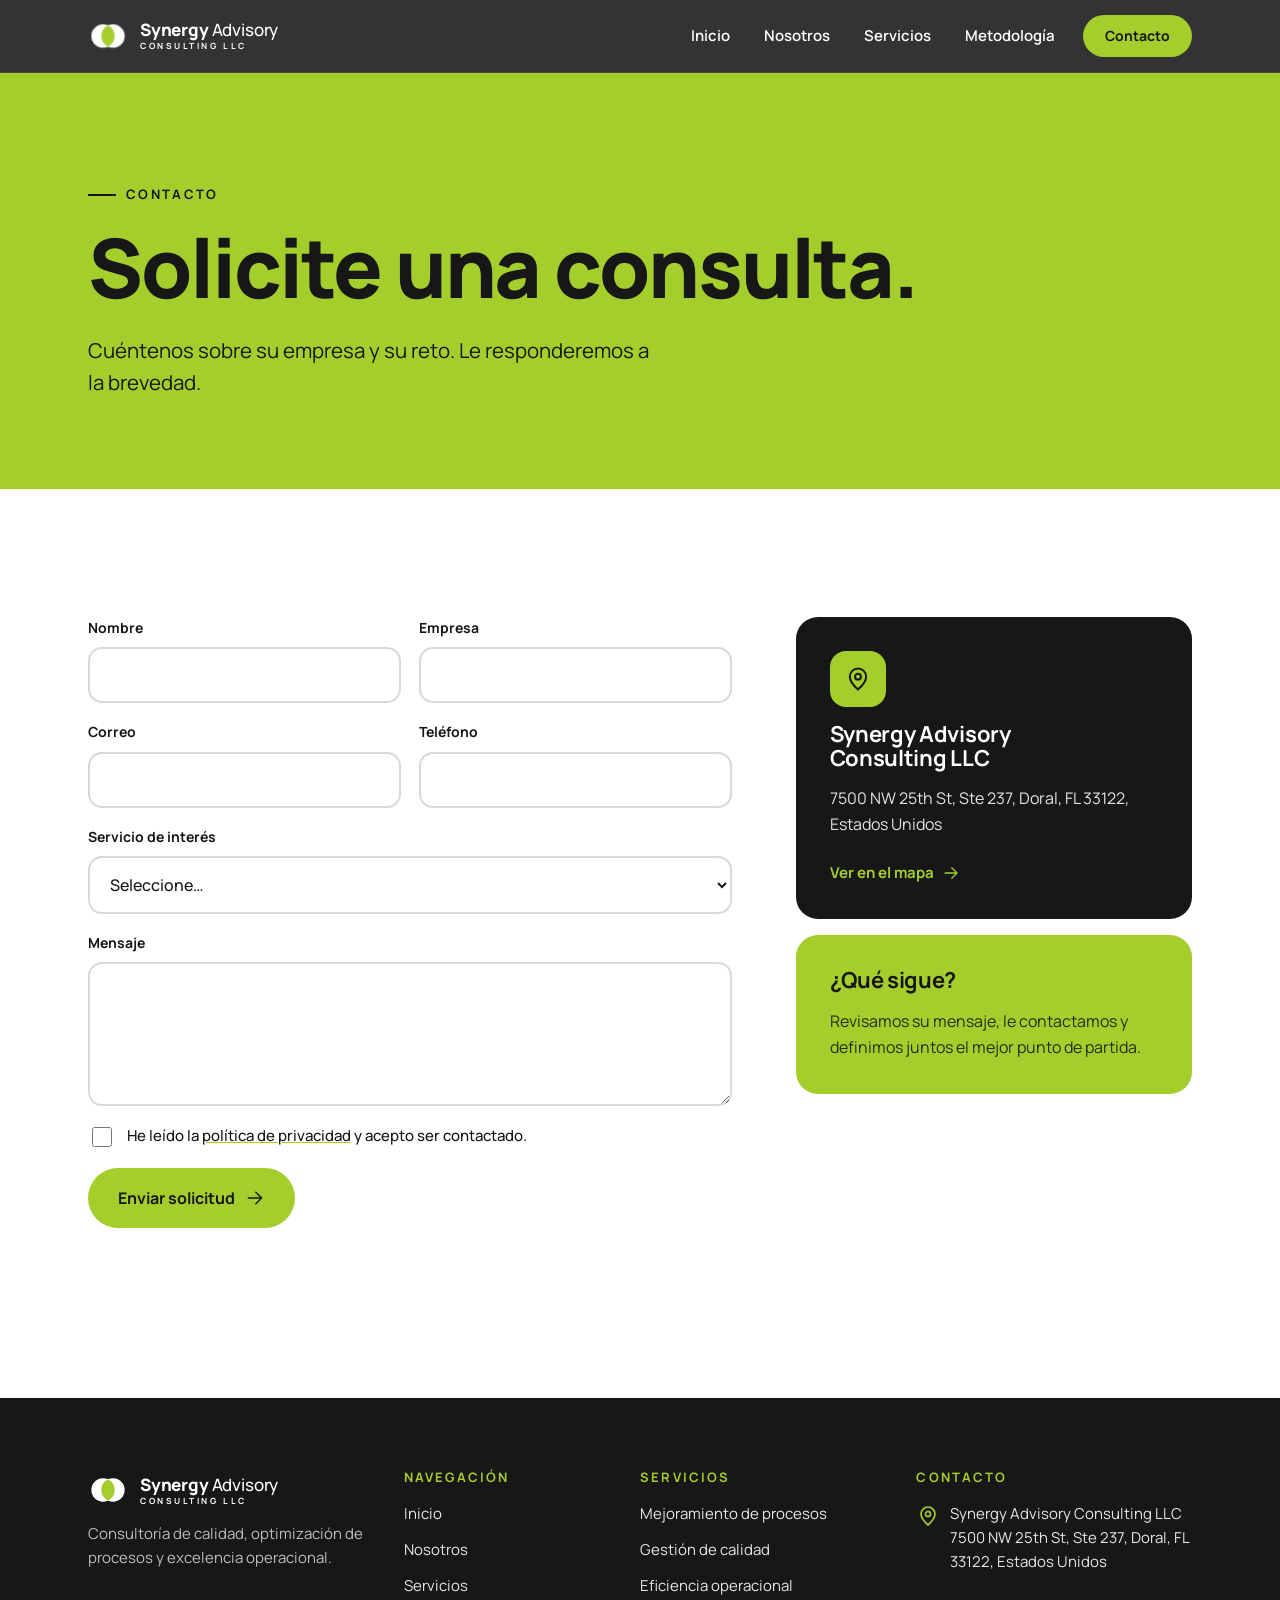
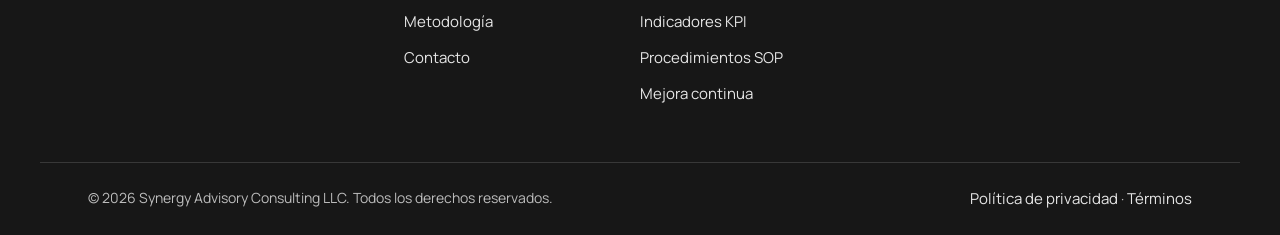
==== contacto.html @ b76e36ca "Add files via upload" ====
<!doctype html>
<html lang="es"><head><meta charset="utf-8"><meta name="viewport" content="width=device-width,initial-scale=1">
<title>Contacto | Synergy Advisory Consulting LLC</title><meta name="description" content="Solicite una consulta con Synergy Advisory Consulting LLC, Doral, Florida.">
<meta property="og:title" content="Contacto | Synergy Advisory Consulting LLC"><meta property="og:description" content="Solicite una consulta con Synergy Advisory Consulting LLC, Doral, Florida."><meta property="og:type" content="website"><meta property="og:locale" content="es_US"><meta name="theme-color" content="#171717">
<link rel="icon" href="assets/favicon.svg" type="image/svg+xml">
<link rel="preconnect" href="https://fonts.googleapis.com"><link rel="preconnect" href="https://fonts.gstatic.com" crossorigin>
<link rel="stylesheet" href="https://fonts.googleapis.com/css2?family=Manrope:wght@400;500;600;700;800&display=swap">
<link rel="stylesheet" href="css/styles.css"><script type="application/ld+json">{"@context":"https://schema.org","@type":"ProfessionalService","name":"Synergy Advisory Consulting LLC","description":"Consultoría de calidad, optimización de procesos y excelencia operacional.","address":{"@type":"PostalAddress","streetAddress":"7500 NW 25th St, Ste 237","addressLocality":"Doral","addressRegion":"FL","postalCode":"33122","addressCountry":"US"}}</script></head>
<body><a class="skip" href="#main">Saltar al contenido</a><header class="hd" id="hd"><div class="wrap hd-in"><a class="brand" href="index.html" aria-label="Synergy Advisory Consulting — Inicio"><svg class="lg anim" viewBox="0 0 48 48" aria-hidden="true"><circle class="c1" cx="18" cy="24" r="14"/><circle class="c2" cx="30" cy="24" r="14"/><path class="lens" d="M24 11.35A14 14 0 0 1 24 36.65A14 14 0 0 1 24 11.35Z"/></svg><span class="bt"><b>Synergy <i>Advisory</i></b><small>CONSULTING LLC</small></span></a><nav class="nav" id="nav" aria-label="Principal"><a href="index.html">Inicio</a><a href="nosotros.html">Nosotros</a><a href="servicios.html">Servicios</a><a href="metodologia.html">Metodología</a><a class="btn lime sm" href="contacto.html">Contacto</a></nav><button class="burger" id="burger" aria-label="Abrir menú" aria-expanded="false" aria-controls="nav"><span></span><span></span></button></div></header><main id="main">
<section class="sec lime ph"><div class="wrap"><span class="eyebrow ink rv">Contacto</span><h1 class="rv" style="--d:70ms">Solicite una consulta.</h1><p class="lead rv" style="--d:140ms">Cuéntenos sobre su empresa y su reto. Le responderemos a la brevedad.</p></div></section>
<section class="sec"><div class="wrap cg"><form id="form" class="form rv" novalidate><input type="hidden" name="access_key" value="TU_ACCESS_KEY_AQUI"><input type="hidden" name="subject" value="Nueva consulta desde el sitio web — Synergy Advisory"><input type="hidden" name="from_name" value="Sitio web Synergy Advisory"><input type="checkbox" name="botcheck" class="hp" tabindex="-1" autocomplete="off">
<div class="row"><label>Nombre<input name="nombre" required autocomplete="name"></label><label>Empresa<input name="empresa" autocomplete="organization"></label></div>
<div class="row"><label>Correo<input type="email" name="email" required autocomplete="email"></label><label>Teléfono<input type="tel" name="telefono" autocomplete="tel"></label></div>
<label>Servicio de interés<select name="servicio"><option value="">Seleccione…</option><option>Mejoramiento de procesos</option><option>Gestión de calidad</option><option>Eficiencia operacional</option><option>Indicadores KPI</option><option>Procedimientos SOP</option><option>Mejora continua</option><option>Otro / No estoy seguro</option></select></label>
<label>Mensaje<textarea name="mensaje" rows="5" required></textarea></label>
<label class="chk"><input type="checkbox" name="acepto" required><span>He leído la <a href="privacidad.html">política de privacidad</a> y acepto ser contactado.</span></label>
<button class="btn lime" type="submit"><span>Enviar solicitud</span><svg class="ic" viewBox="0 0 24 24" fill="none" stroke="currentColor" stroke-width="1.7" stroke-linecap="round" stroke-linejoin="round" aria-hidden="true"><path d="M4 12h16M13 5l7 7-7 7"/></svg></button><p class="msg" id="msg" role="status" aria-live="polite"></p></form>
<aside class="info rv" style="--d:100ms"><div class="card k"><span class="ibox"><svg class="ic" viewBox="0 0 24 24" fill="none" stroke="currentColor" stroke-width="1.7" stroke-linecap="round" stroke-linejoin="round" aria-hidden="true"><path d="M12 21s7-6.2 7-11a7 7 0 0 0-14 0c0 4.8 7 11 7 11z"/><circle cx="12" cy="10" r="2.5"/></svg></span><h3>Synergy Advisory Consulting LLC</h3><p>7500 NW 25th St, Ste 237, Doral, FL 33122, Estados Unidos</p><a class="more" href="https://www.google.com/maps/search/?api=1&query=7500+NW+25th+St+Ste+237+Doral+FL+33122" target="_blank" rel="noopener">Ver en el mapa <svg class="ic" viewBox="0 0 24 24" fill="none" stroke="currentColor" stroke-width="1.7" stroke-linecap="round" stroke-linejoin="round" aria-hidden="true"><path d="M4 12h16M13 5l7 7-7 7"/></svg></a></div><!-- Agregar tarjetas de teléfono y correo cuando estén confirmados --><div class="card lm"><h3>¿Qué sigue?</h3><p>Revisamos su mensaje, le contactamos y definimos juntos el mejor punto de partida.</p></div></aside></div></section></main><footer class="ft"><div class="wrap ft-g"><div><a class="brand" href="index.html"><svg class="lg " viewBox="0 0 48 48" aria-hidden="true"><circle class="c1" cx="18" cy="24" r="14"/><circle class="c2" cx="30" cy="24" r="14"/><path class="lens" d="M24 11.35A14 14 0 0 1 24 36.65A14 14 0 0 1 24 11.35Z"/></svg><span class="bt"><b>Synergy <i>Advisory</i></b><small>CONSULTING LLC</small></span></a><p>Consultoría de calidad, optimización de procesos y excelencia operacional.</p></div><div><h4>Navegación</h4><a href="index.html">Inicio</a><a href="nosotros.html">Nosotros</a><a href="servicios.html">Servicios</a><a href="metodologia.html">Metodología</a><a href="contacto.html">Contacto</a></div><div><h4>Servicios</h4><a href="servicios.html#process">Mejoramiento de procesos</a><a href="servicios.html#quality">Gestión de calidad</a><a href="servicios.html#efficiency">Eficiencia operacional</a><a href="servicios.html#kpi">Indicadores KPI</a><a href="servicios.html#sop">Procedimientos SOP</a><a href="servicios.html#loop">Mejora continua</a></div><div><h4>Contacto</h4><p class="addr"><svg class="ic" viewBox="0 0 24 24" fill="none" stroke="currentColor" stroke-width="1.7" stroke-linecap="round" stroke-linejoin="round" aria-hidden="true"><path d="M12 21s7-6.2 7-11a7 7 0 0 0-14 0c0 4.8 7 11 7 11z"/><circle cx="12" cy="10" r="2.5"/></svg><span>Synergy Advisory Consulting LLC<br>7500 NW 25th St, Ste 237, Doral, FL 33122, Estados Unidos</span></p><!-- Agregar aquí teléfono y correo corporativo cuando estén confirmados --></div></div><div class="wrap ft-b"><span>© <span id="yr">2026</span> Synergy Advisory Consulting LLC. Todos los derechos reservados.</span><span><a href="privacidad.html">Política de privacidad</a> · <a href="terminos.html">Términos</a></span></div></footer><script src="js/main.js" defer></script></body></html>
---- css/styles.css ----
:root{--lime:#A4CE2C;--ink:#171717;--soft:#F3F5EA;--r:22px;--e:cubic-bezier(.2,.7,.2,1)}
*{box-sizing:border-box}html{scroll-behavior:smooth;scroll-padding-top:84px}
body{margin:0;font:400 17px/1.6 Manrope,system-ui,sans-serif;color:var(--ink);background:#fff;-webkit-font-smoothing:antialiased}
img,svg{display:block;max-width:100%}a{color:var(--ink);text-decoration-color:var(--lime)}a:hover{color:#5c7a0a}
h1,h2,h3,h4{margin:0;line-height:1.08;letter-spacing:-.025em;text-wrap:balance}p{margin:0;text-wrap:pretty}
h1{font-size:clamp(40px,6.4vw,84px);font-weight:800}h2{font-size:clamp(30px,4.2vw,54px);font-weight:800}h3{font-size:22px;font-weight:700;letter-spacing:-.015em}
.wrap{max-width:1200px;margin:0 auto;padding:0 clamp(20px,4vw,48px)}
.skip{position:absolute;left:-999px;top:8px;background:var(--lime);padding:10px 16px;border-radius:8px;z-index:100}.skip:focus{left:8px}
.ic{width:24px;height:24px;flex:none}
/* header */
.hd{position:sticky;top:0;z-index:50;background:rgba(23,23,23,.88);backdrop-filter:blur(14px);-webkit-backdrop-filter:blur(14px);border-bottom:1px solid rgba(255,255,255,.1);transition:background .3s}
.hd.s{background:rgba(23,23,23,.97)}
.hd-in{display:flex;align-items:center;justify-content:space-between;height:72px}
.brand{display:flex;align-items:center;gap:12px;text-decoration:none;color:#fff}.brand:hover{color:#fff}
.brand .lg{width:40px;height:40px}.bt{display:flex;flex-direction:column;gap:4px}
.bt b{font-size:17px;font-weight:800;line-height:1;letter-spacing:-.01em}.bt b i{font-style:normal;font-weight:500}
.bt small{font-size:8.5px;font-weight:700;letter-spacing:.3em;line-height:1}
.nav{display:flex;align-items:center;gap:6px}
.nav a:not(.btn){color:#fff;text-decoration:none;font-weight:600;font-size:15px;padding:8px 14px;border-radius:99px;position:relative;transition:background .2s,color .2s}
.nav a:not(.btn):hover{background:rgba(255,255,255,.1);color:#fff}
.nav a.on{color:var(--lime)}.nav a.on::after{content:"";position:absolute;left:14px;right:14px;bottom:2px;height:2px;background:var(--lime);border-radius:2px}
.nav .btn{margin-left:8px}
.burger{display:none;width:44px;height:44px;border:0;background:transparent;cursor:pointer;position:relative}
.burger span{position:absolute;left:11px;right:11px;height:2px;background:#fff;border-radius:2px;transition:transform .3s var(--e),top .3s var(--e)}
.burger span:first-child{top:18px}.burger span:last-child{top:25px}
.burger[aria-expanded=true] span:first-child{top:21px;transform:rotate(45deg)}.burger[aria-expanded=true] span:last-child{top:21px;transform:rotate(-45deg)}
/* logo anim */
.lg{overflow:visible}.lg circle{fill:currentColor}.lg .lens{fill:var(--lime)}
.brand .lg{color:#fff}.lg .c1,.lg .c2,.lg .lens{transition:transform .5s var(--e)}
.brand:hover .c1{transform:translateX(-2px)}.brand:hover .c2{transform:translateX(2px)}.brand:hover .lens{transform:scaleX(1.35);transform-origin:24px 24px}
.lg.anim .c1{animation:c1 1.2s var(--e) both}.lg.anim .c2{animation:c2 1.2s var(--e) both}.lg.anim .lens{animation:lens 1s .8s var(--e) both;transform-origin:24px 24px}
@keyframes c1{from{transform:translateX(-14px);opacity:0}to{transform:none;opacity:1}}
@keyframes c2{from{transform:translateX(14px);opacity:0}to{transform:none;opacity:1}}
@keyframes lens{from{transform:scale(0);opacity:0}to{transform:none;opacity:1}}
/* buttons */
.btn{display:inline-flex;align-items:center;gap:10px;font:700 16px/1 Manrope,sans-serif;padding:18px 28px;border-radius:99px;border:2px solid transparent;text-decoration:none;cursor:pointer;transition:transform .25s var(--e),background .2s,color .2s,box-shadow .25s}
.btn .ic{width:20px;height:20px;transition:transform .25s var(--e)}.btn:hover .ic{transform:translateX(4px)}.btn:hover{transform:translateY(-2px)}
.btn.lime{background:var(--lime);color:var(--ink)}.btn.lime:hover{background:#b6df3e;color:var(--ink);box-shadow:0 10px 30px -8px rgba(164,206,44,.7)}
.btn.ink{background:var(--ink);color:#fff}.btn.ink:hover{background:#2c2c2c;color:#fff}
.btn.line{border-color:rgba(255,255,255,.4);color:#fff}.btn.line:hover{border-color:var(--lime);color:var(--lime)}
.btn.sm{padding:12px 20px;font-size:14px}
:focus-visible{outline:3px solid var(--lime);outline-offset:3px}.sec.lime :focus-visible,.card.w :focus-visible{outline-color:var(--ink)}
/* sections */
.sec{padding:clamp(72px,10vw,128px) 0}.sec.ink{background:var(--ink);color:#fff}.sec.lime{background:var(--lime)}
.sh{display:flex;flex-direction:column;gap:18px;margin-bottom:clamp(36px,5vw,64px);max-width:760px}
.eyebrow{display:inline-flex;align-items:center;gap:10px;font:700 13px/1 Manrope;letter-spacing:.18em;text-transform:uppercase;color:var(--lime)}
.eyebrow::before{content:"";width:28px;height:2px;background:currentColor}.eyebrow.ink{color:var(--ink)}.eyebrow.dark{color:#5c7a0a}
.lead{font-size:clamp(18px,1.6vw,22px);max-width:640px;opacity:.9}
/* hero */
.hero{background:var(--ink);color:#fff;overflow:hidden;position:relative}
.hero::before{content:"";position:absolute;inset:0;background:radial-gradient(60% 60% at 80% 40%,rgba(164,206,44,.16),transparent 70%)}
.hero-g{position:relative;display:grid;grid-template-columns:1.15fr .85fr;gap:40px;align-items:center;padding-top:clamp(56px,8vw,112px);padding-bottom:clamp(64px,9vw,120px)}
.hero-g>div:first-child{display:flex;flex-direction:column;gap:28px;align-items:flex-start}
.hero h1 em{font-style:normal;color:var(--lime)}.hero .lead{color:#e6e6e6}
.btns{display:flex;flex-wrap:wrap;gap:14px}
.stage{position:relative;aspect-ratio:1;width:100%;max-width:480px;justify-self:center;display:grid;place-items:center}
.lg.big{width:78%;height:auto;color:#fff;filter:drop-shadow(0 30px 60px rgba(0,0,0,.4));animation:bob 7s ease-in-out 2s infinite}
@keyframes bob{50%{transform:translateY(-10px)}}
.ring{position:absolute;border-radius:50%;border:1.5px dashed rgba(255,255,255,.22)}
.r1{inset:2%;animation:spin 60s linear infinite}.r2{inset:16%;border-color:rgba(164,206,44,.4);animation:spin 40s linear infinite reverse}
@keyframes spin{to{transform:rotate(360deg)}}
.chip{position:absolute;display:flex;align-items:center;gap:8px;background:#fff;color:var(--ink);font:700 14px/1 Manrope;padding:11px 16px 11px 12px;border-radius:99px;box-shadow:0 16px 40px -10px rgba(0,0,0,.5);animation:fl 6s ease-in-out infinite,pop .6s var(--e) both}
.chip .ic{width:20px;height:20px;color:#5c7a0a}
.chip.a{top:8%;left:2%;animation-delay:0s,1.6s}.chip.b{top:20%;right:-2%;background:var(--lime);animation-delay:-2s,1.8s}.chip.b .ic{color:var(--ink)}
.chip.c{bottom:14%;left:-2%;background:var(--lime);animation-delay:-4s,2s}.chip.c .ic{color:var(--ink)}.chip.d{bottom:4%;right:8%;animation-delay:-1s,2.2s}
@keyframes fl{50%{transform:translateY(-12px)}}@keyframes pop{from{opacity:0;scale:.6}}
/* marquee */
.marq{background:var(--lime);overflow:hidden;white-space:nowrap;padding:18px 0;border-block:2px solid var(--ink)}
.mt{display:inline-flex;animation:mq 38s linear infinite}.marq:hover .mt{animation-play-state:paused}
.mt span{font:800 20px/1 Manrope;letter-spacing:-.01em;display:inline-flex;align-items:center;padding-right:40px}
.mt span::after{content:"";width:12px;height:12px;border-radius:50%;background:var(--ink);margin-left:40px}
@keyframes mq{to{transform:translateX(-50%)}}
/* cards */
.grid{display:grid;grid-template-columns:repeat(auto-fit,minmax(min(100%,300px),1fr));gap:20px}
.card{display:flex;flex-direction:column;gap:16px;padding:34px;border-radius:var(--r);text-decoration:none;transition:transform .4s var(--e),box-shadow .4s var(--e)}
.card.k{background:var(--ink);color:#fff}.card.w{background:#fff;color:var(--ink)}.card.lm{background:var(--lime);color:var(--ink)}
a.card:hover{transform:translateY(-8px);box-shadow:0 26px 50px -20px rgba(0,0,0,.45)}.card.k:hover{color:#fff}.card.w:hover{color:var(--ink)}
.card p{font-size:16px;opacity:.88}
.ibox{display:grid;place-items:center;width:56px;height:56px;border-radius:16px;background:var(--lime);color:var(--ink);flex:none;transition:transform .4s var(--e)}
.card.lm .ibox{background:var(--ink);color:var(--lime)}.card.w .ibox{background:var(--ink);color:var(--lime)}
a.card:hover .ibox{transform:rotate(-8deg) scale(1.08)}
.ibox .ic{width:28px;height:28px}
.more{display:inline-flex;align-items:center;gap:8px;font-weight:700;font-size:15px;margin-top:auto;padding-top:8px;color:inherit;text-decoration:none}
.card.k .more{color:var(--lime)}.more .ic{width:18px;height:18px;transition:transform .25s}a.card:hover .more .ic,.more:hover .ic{transform:translateX(5px)}
/* steps */
.steps{list-style:none;margin:0;padding:0;display:grid;grid-template-columns:repeat(5,1fr);gap:20px;position:relative;counter-reset:s}
.steps::before{content:"";position:absolute;left:28px;right:28px;top:104px;height:2px;background:rgba(255,255,255,.18)}
.steps::after{content:"";position:absolute;left:28px;top:104px;height:2px;width:calc(100% - 56px);background:var(--lime);transform:scaleX(0);transform-origin:left;transition:transform 1.8s .4s var(--e)}
.steps.in::after{transform:scaleX(1)}
.step{position:relative;display:flex;flex-direction:column;gap:14px}
.sn{font:800 14px/1 Manrope;letter-spacing:.14em;color:var(--lime)}
.step .ibox{position:relative;z-index:1;margin:6px 0 14px;outline:6px solid var(--ink)}.step h3{font-size:20px}.step p{font-size:15px;color:#cfcfcf}
/* two col */
.two{display:grid;grid-template-columns:1fr 1fr;gap:clamp(32px,6vw,80px);align-items:center}
.two>div:first-child{display:flex;flex-direction:column;gap:22px;align-items:flex-start}.two p{font-size:19px;color:#333}.mv{display:grid;gap:20px}
.mv2{display:grid;grid-template-columns:repeat(auto-fit,minmax(min(100%,340px),1fr));gap:20px}.mv2 .card{padding:44px}.mv2 .card p{font-size:20px}
.mv2 .card.w{background:var(--soft)}
/* values */
.vals{display:grid;grid-template-columns:repeat(5,1fr);gap:14px}
.val{display:flex;flex-direction:column;align-items:center;gap:14px;text-align:center;padding:28px 12px;border-radius:var(--r);background:var(--ink);color:#fff;font-weight:700;transition:transform .35s var(--e)}
.val:hover{transform:translateY(-6px)}.val .ic{width:34px;height:34px;color:var(--lime)}
.vals.dk .val{background:#262626}.diff{margin-top:20px}
.note{margin-top:28px;font-weight:600;font-size:18px;max-width:640px}
/* page head */
.ph{padding:clamp(64px,9vw,120px) 0 clamp(56px,7vw,96px)}.ph .wrap{display:flex;flex-direction:column;gap:22px;align-items:flex-start}.ph h1{max-width:900px}
/* services page */
.sv{display:grid;gap:20px}
.sv-r{display:grid;grid-template-columns:auto 1fr 1fr;gap:clamp(20px,4vw,56px);align-items:center;padding:clamp(28px,4vw,48px);border-radius:28px;scroll-margin-top:90px}
.sv-r.k{background:var(--ink);color:#fff}.sv-r.w{background:var(--soft)}
.sv-h{display:flex;flex-direction:column;gap:16px;align-items:flex-start}.sv-r .sn{color:#5c7a0a}.sv-r.k .sn{color:var(--lime)}
.sv-r.w .ibox{background:var(--ink);color:var(--lime)}
.sv-r h2{font-size:clamp(26px,3vw,38px);margin-bottom:12px}.sv-r p{opacity:.88}
.sv-r ul{list-style:none;margin:0;padding:0;display:grid;gap:12px}
.sv-r li{display:flex;gap:12px;align-items:center;font-weight:600}.sv-r li .ic{width:22px;height:22px;padding:3px;border-radius:50%;background:var(--lime);color:var(--ink)}
/* timeline */
.tl{display:grid;gap:16px;max-width:860px;position:relative}
.tl-i{display:grid;grid-template-columns:auto auto 1fr;gap:clamp(16px,3vw,32px);align-items:center;padding:clamp(24px,3vw,36px);border-radius:var(--r)}
.tl-i.k{background:var(--ink);color:#fff}.tl-i.w{background:var(--soft)}.tl-i.k .sn{color:var(--lime)}.tl-i.w .sn{color:#5c7a0a}
.tl-i .sn{font-size:clamp(28px,4vw,44px);letter-spacing:-.02em;min-width:2ch}.tl-i.w .ibox{background:var(--ink);color:var(--lime)}.tl-i p{margin-top:6px;opacity:.88}
/* cta */
.cta{display:flex;align-items:center;justify-content:space-between;gap:32px;flex-wrap:wrap}.cta div{display:flex;flex-direction:column;gap:14px;max-width:640px}.cta p{color:#d6d6d6;font-size:19px}
/* contact */
.cg{display:grid;grid-template-columns:1.3fr .8fr;gap:clamp(24px,5vw,64px);align-items:start}
.form{display:grid;gap:18px}.row{display:grid;grid-template-columns:1fr 1fr;gap:18px}
.form label{display:grid;gap:8px;font-weight:700;font-size:14px}
.form input:not([type=checkbox]),.form select,.form textarea{font:500 16px Manrope,sans-serif;padding:15px 16px;border:2px solid #d9d9d9;border-radius:14px;background:#fff;color:var(--ink);width:100%;transition:border-color .2s,box-shadow .2s}
.form input:focus,.form select:focus,.form textarea:focus{outline:0;border-color:var(--ink);box-shadow:0 0 0 4px rgba(164,206,44,.5)}
.form .invalid{border-color:#c0392b!important}
.chk{display:flex!important;grid-template-columns:none;gap:12px!important;align-items:flex-start;font-weight:500!important;font-size:15px!important}
.chk input{width:20px;height:20px;accent-color:var(--ink);margin-top:3px;flex:none}.hp{position:absolute;left:-9999px}
.form .btn{justify-self:start}.form .btn[disabled]{opacity:.6;pointer-events:none}
.msg{font-weight:700;min-height:24px}.msg.ok{color:#3d5a00}.msg.err{color:#b3261e}
.info{display:grid;gap:16px;position:sticky;top:96px}
/* legal */
.legal{max-width:760px;display:grid;gap:14px}.legal h2{font-size:34px;margin-bottom:8px}.legal h3{margin-top:14px}.note2{margin-top:24px;font-size:14px;color:#666}
/* footer */
.ft{background:var(--ink);color:#fff;padding-top:72px}
.ft-g{display:grid;grid-template-columns:1.4fr 1fr 1.2fr 1.4fr;gap:40px;padding-bottom:56px}
.ft-g>div{display:flex;flex-direction:column;gap:12px;align-items:flex-start}.ft-g p{color:#bdbdbd;font-size:15px;max-width:300px}
.ft h4{font-size:13px;letter-spacing:.16em;text-transform:uppercase;color:var(--lime);margin-bottom:6px}
.ft a:not(.brand){color:#e6e6e6;text-decoration:none;font-size:15px}.ft a:not(.brand):hover{color:var(--lime)}
.ft .brand .lg{color:#fff}.addr{display:flex;gap:10px;color:#e6e6e6!important}.addr .ic{color:var(--lime);margin-top:2px}
.ft-b{display:flex;justify-content:space-between;gap:12px;flex-wrap:wrap;padding-block:24px;border-top:1px solid rgba(255,255,255,.14);font-size:14px;color:#bdbdbd}
/* reveal */
.rv{opacity:0;transform:translateY(26px);transition:opacity .8s var(--e) var(--d,0ms),transform .8s var(--e) var(--d,0ms)}.rv.in{opacity:1;transform:none}
a.card.rv.in{transition:opacity .8s var(--e) var(--d,0ms),transform .4s var(--e),box-shadow .4s var(--e)}
@media(max-width:980px){
.hero-g,.two,.cg{grid-template-columns:1fr}.stage{max-width:380px}
.steps{grid-template-columns:1fr;gap:28px;padding-left:4px}.steps::before,.steps::after{left:32px;right:auto;top:30px;bottom:30px;height:auto;width:2px}.steps::after{transform:scaleY(0);transform-origin:top;width:2px}.steps.in::after{transform:scaleY(1)}
.step{display:grid;grid-template-columns:auto 1fr;column-gap:20px;row-gap:6px}.step .ibox{grid-row:1/4;margin:0}.step .sn{order:-1}
.vals{grid-template-columns:repeat(auto-fit,minmax(150px,1fr))}.sv-r{grid-template-columns:1fr}.sv-h{flex-direction:row;align-items:center;justify-content:space-between;width:100%}
.ft-g{grid-template-columns:1fr 1fr}.info{position:static}
.burger{display:block}.nav{position:fixed;inset:72px 0 auto 0;flex-direction:column;align-items:stretch;gap:4px;background:var(--ink);padding:16px 20px 28px;border-bottom:1px solid rgba(255,255,255,.12);transform:translateY(-12px);opacity:0;visibility:hidden;transition:.3s var(--e)}
.nav.open{transform:none;opacity:1;visibility:visible}.nav a:not(.btn){font-size:20px;padding:14px 12px;border-radius:12px}.nav a.on::after{display:none}.nav .btn{margin:12px 0 0;justify-content:center;padding:18px;font-size:16px}}
@media(max-width:600px){.row{grid-template-columns:1fr}.ft-g{grid-template-columns:1fr}.tl-i{grid-template-columns:auto 1fr}.tl-i .sn{grid-column:1/-1}.card{padding:28px}.chip{font-size:12px}}
@media(prefers-reduced-motion:reduce){*,*::before,*::after{animation-duration:.01ms!important;animation-iteration-count:1!important;transition-duration:.01ms!important;scroll-behavior:auto!important}.rv{opacity:1;transform:none}}
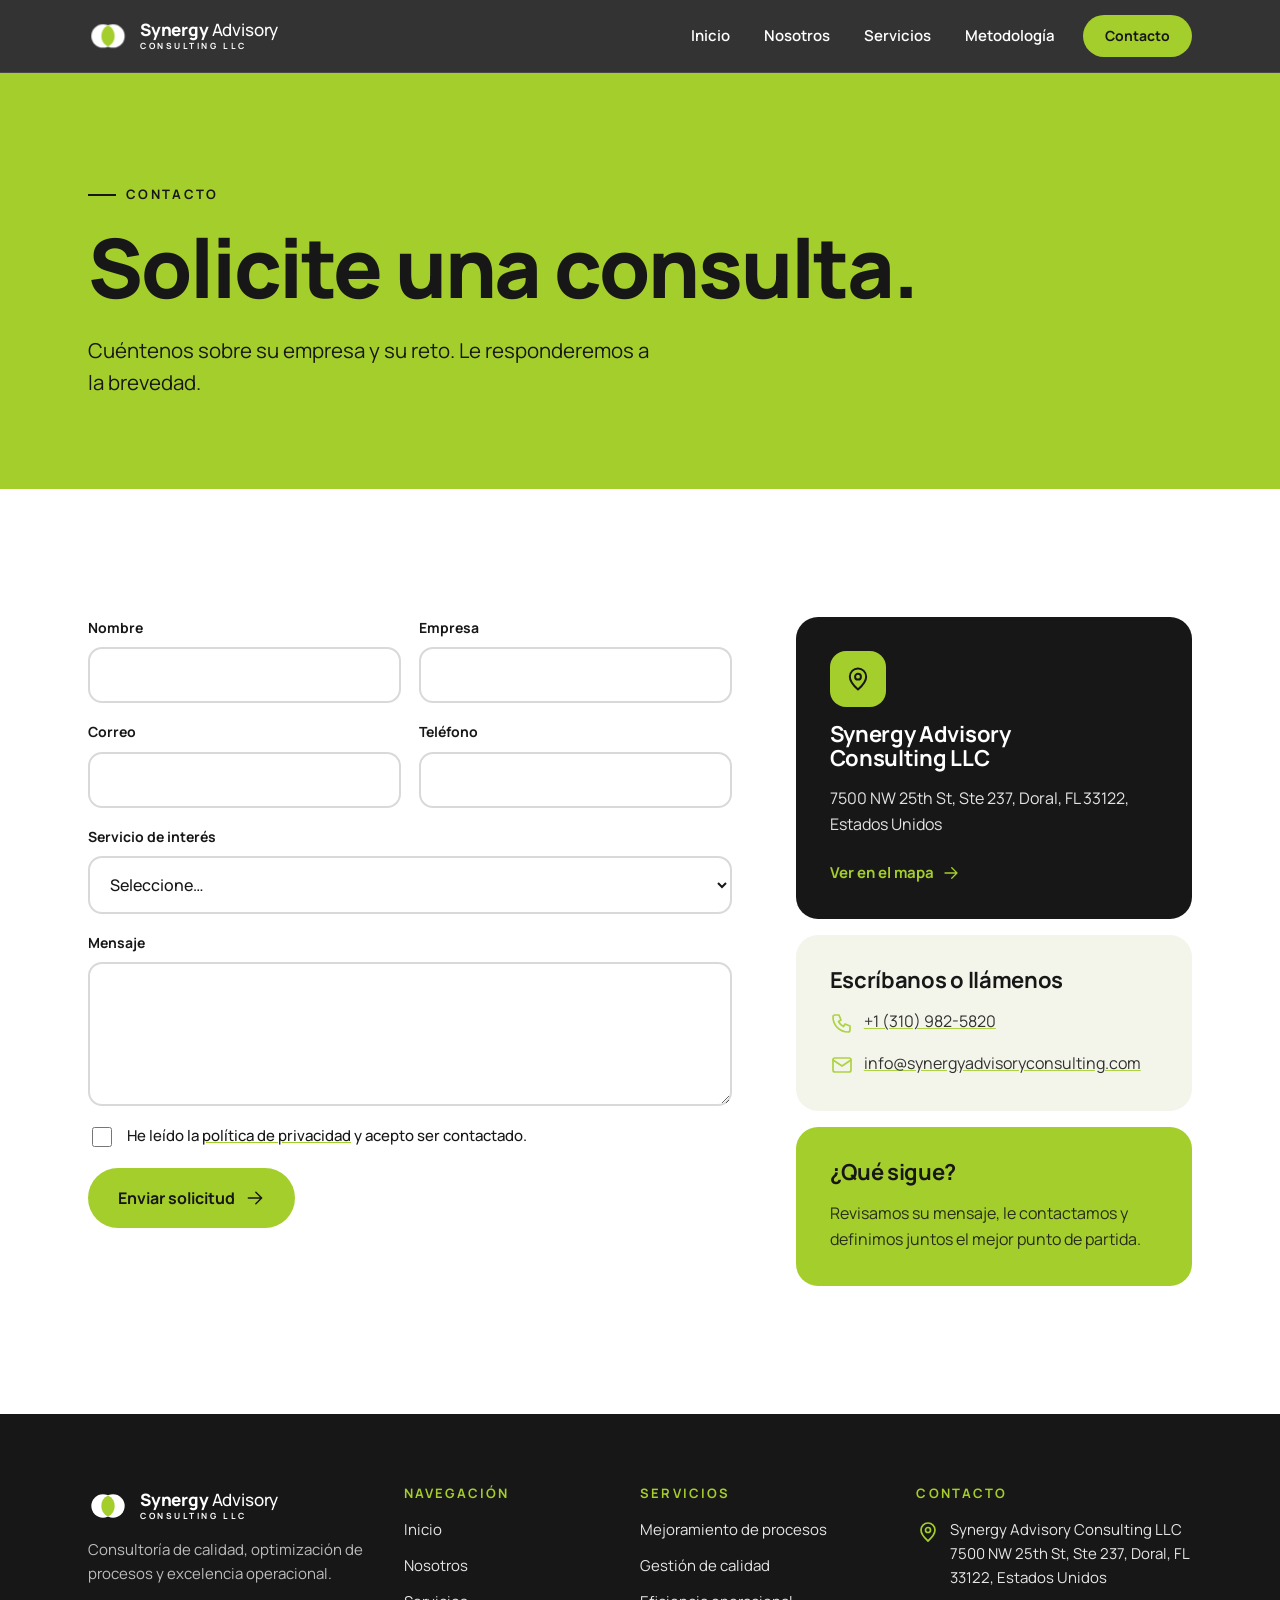
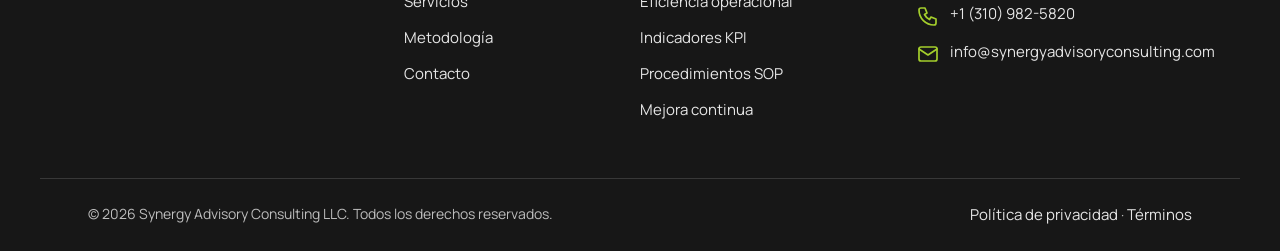
==== commit bf25ce04: "Update contacto.html Update phone number" ====
--- a/contacto.html
+++ b/contacto.html
@@ -8,11 +8,11 @@
 <link rel="stylesheet" href="css/styles.css"><script type="application/ld+json">{"@context":"https://schema.org","@type":"ProfessionalService","name":"Synergy Advisory Consulting LLC","description":"Consultoría de calidad, optimización de procesos y excelencia operacional.","address":{"@type":"PostalAddress","streetAddress":"7500 NW 25th St, Ste 237","addressLocality":"Doral","addressRegion":"FL","postalCode":"33122","addressCountry":"US"}}</script></head>
 <body><a class="skip" href="#main">Saltar al contenido</a><header class="hd" id="hd"><div class="wrap hd-in"><a class="brand" href="index.html" aria-label="Synergy Advisory Consulting — Inicio"><svg class="lg anim" viewBox="0 0 48 48" aria-hidden="true"><circle class="c1" cx="18" cy="24" r="14"/><circle class="c2" cx="30" cy="24" r="14"/><path class="lens" d="M24 11.35A14 14 0 0 1 24 36.65A14 14 0 0 1 24 11.35Z"/></svg><span class="bt"><b>Synergy <i>Advisory</i></b><small>CONSULTING LLC</small></span></a><nav class="nav" id="nav" aria-label="Principal"><a href="index.html">Inicio</a><a href="nosotros.html">Nosotros</a><a href="servicios.html">Servicios</a><a href="metodologia.html">Metodología</a><a class="btn lime sm" href="contacto.html">Contacto</a></nav><button class="burger" id="burger" aria-label="Abrir menú" aria-expanded="false" aria-controls="nav"><span></span><span></span></button></div></header><main id="main">
 <section class="sec lime ph"><div class="wrap"><span class="eyebrow ink rv">Contacto</span><h1 class="rv" style="--d:70ms">Solicite una consulta.</h1><p class="lead rv" style="--d:140ms">Cuéntenos sobre su empresa y su reto. Le responderemos a la brevedad.</p></div></section>
-<section class="sec"><div class="wrap cg"><form id="form" class="form rv" novalidate><input type="hidden" name="access_key" value="TU_ACCESS_KEY_AQUI"><input type="hidden" name="subject" value="Nueva consulta desde el sitio web — Synergy Advisory"><input type="hidden" name="from_name" value="Sitio web Synergy Advisory"><input type="checkbox" name="botcheck" class="hp" tabindex="-1" autocomplete="off">
+<section class="sec"><div class="wrap cg"><form id="form" class="form rv" novalidate><input type="hidden" name="access_key" value="5c696101-ba20-434a-988b-2d14350ff2ca"><input type="hidden" name="subject" value="Nueva consulta desde el sitio web — Synergy Advisory"><input type="hidden" name="from_name" value="Sitio web Synergy Advisory"><input type="checkbox" name="botcheck" class="hp" tabindex="-1" autocomplete="off">
 <div class="row"><label>Nombre<input name="nombre" required autocomplete="name"></label><label>Empresa<input name="empresa" autocomplete="organization"></label></div>
 <div class="row"><label>Correo<input type="email" name="email" required autocomplete="email"></label><label>Teléfono<input type="tel" name="telefono" autocomplete="tel"></label></div>
 <label>Servicio de interés<select name="servicio"><option value="">Seleccione…</option><option>Mejoramiento de procesos</option><option>Gestión de calidad</option><option>Eficiencia operacional</option><option>Indicadores KPI</option><option>Procedimientos SOP</option><option>Mejora continua</option><option>Otro / No estoy seguro</option></select></label>
 <label>Mensaje<textarea name="mensaje" rows="5" required></textarea></label>
 <label class="chk"><input type="checkbox" name="acepto" required><span>He leído la <a href="privacidad.html">política de privacidad</a> y acepto ser contactado.</span></label>
 <button class="btn lime" type="submit"><span>Enviar solicitud</span><svg class="ic" viewBox="0 0 24 24" fill="none" stroke="currentColor" stroke-width="1.7" stroke-linecap="round" stroke-linejoin="round" aria-hidden="true"><path d="M4 12h16M13 5l7 7-7 7"/></svg></button><p class="msg" id="msg" role="status" aria-live="polite"></p></form>
-<aside class="info rv" style="--d:100ms"><div class="card k"><span class="ibox"><svg class="ic" viewBox="0 0 24 24" fill="none" stroke="currentColor" stroke-width="1.7" stroke-linecap="round" stroke-linejoin="round" aria-hidden="true"><path d="M12 21s7-6.2 7-11a7 7 0 0 0-14 0c0 4.8 7 11 7 11z"/><circle cx="12" cy="10" r="2.5"/></svg></span><h3>Synergy Advisory Consulting LLC</h3><p>7500 NW 25th St, Ste 237, Doral, FL 33122, Estados Unidos</p><a class="more" href="https://www.google.com/maps/search/?api=1&query=7500+NW+25th+St+Ste+237+Doral+FL+33122" target="_blank" rel="noopener">Ver en el mapa <svg class="ic" viewBox="0 0 24 24" fill="none" stroke="currentColor" stroke-width="1.7" stroke-linecap="round" stroke-linejoin="round" aria-hidden="true"><path d="M4 12h16M13 5l7 7-7 7"/></svg></a></div><!-- Agregar tarjetas de teléfono y correo cuando estén confirmados --><div class="card lm"><h3>¿Qué sigue?</h3><p>Revisamos su mensaje, le contactamos y definimos juntos el mejor punto de partida.</p></div></aside></div></section></main><footer class="ft"><div class="wrap ft-g"><div><a class="brand" href="index.html"><svg class="lg " viewBox="0 0 48 48" aria-hidden="true"><circle class="c1" cx="18" cy="24" r="14"/><circle class="c2" cx="30" cy="24" r="14"/><path class="lens" d="M24 11.35A14 14 0 0 1 24 36.65A14 14 0 0 1 24 11.35Z"/></svg><span class="bt"><b>Synergy <i>Advisory</i></b><small>CONSULTING LLC</small></span></a><p>Consultoría de calidad, optimización de procesos y excelencia operacional.</p></div><div><h4>Navegación</h4><a href="index.html">Inicio</a><a href="nosotros.html">Nosotros</a><a href="servicios.html">Servicios</a><a href="metodologia.html">Metodología</a><a href="contacto.html">Contacto</a></div><div><h4>Servicios</h4><a href="servicios.html#process">Mejoramiento de procesos</a><a href="servicios.html#quality">Gestión de calidad</a><a href="servicios.html#efficiency">Eficiencia operacional</a><a href="servicios.html#kpi">Indicadores KPI</a><a href="servicios.html#sop">Procedimientos SOP</a><a href="servicios.html#loop">Mejora continua</a></div><div><h4>Contacto</h4><p class="addr"><svg class="ic" viewBox="0 0 24 24" fill="none" stroke="currentColor" stroke-width="1.7" stroke-linecap="round" stroke-linejoin="round" aria-hidden="true"><path d="M12 21s7-6.2 7-11a7 7 0 0 0-14 0c0 4.8 7 11 7 11z"/><circle cx="12" cy="10" r="2.5"/></svg><span>Synergy Advisory Consulting LLC<br>7500 NW 25th St, Ste 237, Doral, FL 33122, Estados Unidos</span></p><!-- Agregar aquí teléfono y correo corporativo cuando estén confirmados --></div></div><div class="wrap ft-b"><span>© <span id="yr">2026</span> Synergy Advisory Consulting LLC. Todos los derechos reservados.</span><span><a href="privacidad.html">Política de privacidad</a> · <a href="terminos.html">Términos</a></span></div></footer><script src="js/main.js" defer></script></body></html>+<aside class="info rv" style="--d:100ms"><div class="card k"><span class="ibox"><svg class="ic" viewBox="0 0 24 24" fill="none" stroke="currentColor" stroke-width="1.7" stroke-linecap="round" stroke-linejoin="round" aria-hidden="true"><path d="M12 21s7-6.2 7-11a7 7 0 0 0-14 0c0 4.8 7 11 7 11z"/><circle cx="12" cy="10" r="2.5"/></svg></span><h3>Synergy Advisory Consulting LLC</h3><p>7500 NW 25th St, Ste 237, Doral, FL 33122, Estados Unidos</p><a class="more" href="https://www.google.com/maps/search/?api=1&query=7500+NW+25th+St+Ste+237+Doral+FL+33122" target="_blank" rel="noopener">Ver en el mapa <svg class="ic" viewBox="0 0 24 24" fill="none" stroke="currentColor" stroke-width="1.7" stroke-linecap="round" stroke-linejoin="round" aria-hidden="true"><path d="M4 12h16M13 5l7 7-7 7"/></svg></a></div><div class="card" style="background:#F3F5EA"><h3>Escríbanos o llámenos</h3><p class="addr" style="display:flex;gap:10px;align-items:center"><svg class="ic" viewBox="0 0 24 24" fill="none" stroke="currentColor" stroke-width="1.7" stroke-linecap="round" stroke-linejoin="round" aria-hidden="true"><path d="M5 4h4l2 5-2.5 1.5a11 11 0 0 0 5 5L15 13l5 2v4a2 2 0 0 1-2 2A15 15 0 0 1 3 6a2 2 0 0 1 2-2z"/></svg><span><a href="tel:+13109825820">+1 (310) 982-5820</a></span></p><p class="addr" style="display:flex;gap:10px;align-items:center"><svg class="ic" viewBox="0 0 24 24" fill="none" stroke="currentColor" stroke-width="1.7" stroke-linecap="round" stroke-linejoin="round" aria-hidden="true"><rect x="3" y="5" width="18" height="14" rx="2"/><path d="M3 7l9 6 9-6"/></svg><span><a href="mailto:info@synergyadvisoryconsulting.com">info@synergyadvisoryconsulting.com</a></span></p></div><div class="card lm"><h3>¿Qué sigue?</h3><p>Revisamos su mensaje, le contactamos y definimos juntos el mejor punto de partida.</p></div></aside></div></section></main><footer class="ft"><div class="wrap ft-g"><div><a class="brand" href="index.html"><svg class="lg " viewBox="0 0 48 48" aria-hidden="true"><circle class="c1" cx="18" cy="24" r="14"/><circle class="c2" cx="30" cy="24" r="14"/><path class="lens" d="M24 11.35A14 14 0 0 1 24 36.65A14 14 0 0 1 24 11.35Z"/></svg><span class="bt"><b>Synergy <i>Advisory</i></b><small>CONSULTING LLC</small></span></a><p>Consultoría de calidad, optimización de procesos y excelencia operacional.</p></div><div><h4>Navegación</h4><a href="index.html">Inicio</a><a href="nosotros.html">Nosotros</a><a href="servicios.html">Servicios</a><a href="metodologia.html">Metodología</a><a href="contacto.html">Contacto</a></div><div><h4>Servicios</h4><a href="servicios.html#process">Mejoramiento de procesos</a><a href="servicios.html#quality">Gestión de calidad</a><a href="servicios.html#efficiency">Eficiencia operacional</a><a href="servicios.html#kpi">Indicadores KPI</a><a href="servicios.html#sop">Procedimientos SOP</a><a href="servicios.html#loop">Mejora continua</a></div><div><h4>Contacto</h4><p class="addr"><svg class="ic" viewBox="0 0 24 24" fill="none" stroke="currentColor" stroke-width="1.7" stroke-linecap="round" stroke-linejoin="round" aria-hidden="true"><path d="M12 21s7-6.2 7-11a7 7 0 0 0-14 0c0 4.8 7 11 7 11z"/><circle cx="12" cy="10" r="2.5"/></svg><span>Synergy Advisory Consulting LLC<br>7500 NW 25th St, Ste 237, Doral, FL 33122, Estados Unidos</span></p><p class="addr"><svg class="ic" viewBox="0 0 24 24" fill="none" stroke="currentColor" stroke-width="1.7" stroke-linecap="round" stroke-linejoin="round" aria-hidden="true"><path d="M5 4h4l2 5-2.5 1.5a11 11 0 0 0 5 5L15 13l5 2v4a2 2 0 0 1-2 2A15 15 0 0 1 3 6a2 2 0 0 1 2-2z"/></svg><span><a href="tel:+13109825820">+1 (310) 982-5820</a></span></p><p class="addr"><svg class="ic" viewBox="0 0 24 24" fill="none" stroke="currentColor" stroke-width="1.7" stroke-linecap="round" stroke-linejoin="round" aria-hidden="true"><rect x="3" y="5" width="18" height="14" rx="2"/><path d="M3 7l9 6 9-6"/></svg><span><a href="mailto:info@synergyadvisoryconsulting.com">info@synergyadvisoryconsulting.com</a></span></p></div></div><div class="wrap ft-b"><span>© <span id="yr">2026</span> Synergy Advisory Consulting LLC. Todos los derechos reservados.</span><span><a href="privacidad.html">Política de privacidad</a> · <a href="terminos.html">Términos</a></span></div></footer><script src="js/main.js" defer></script></body></html>
